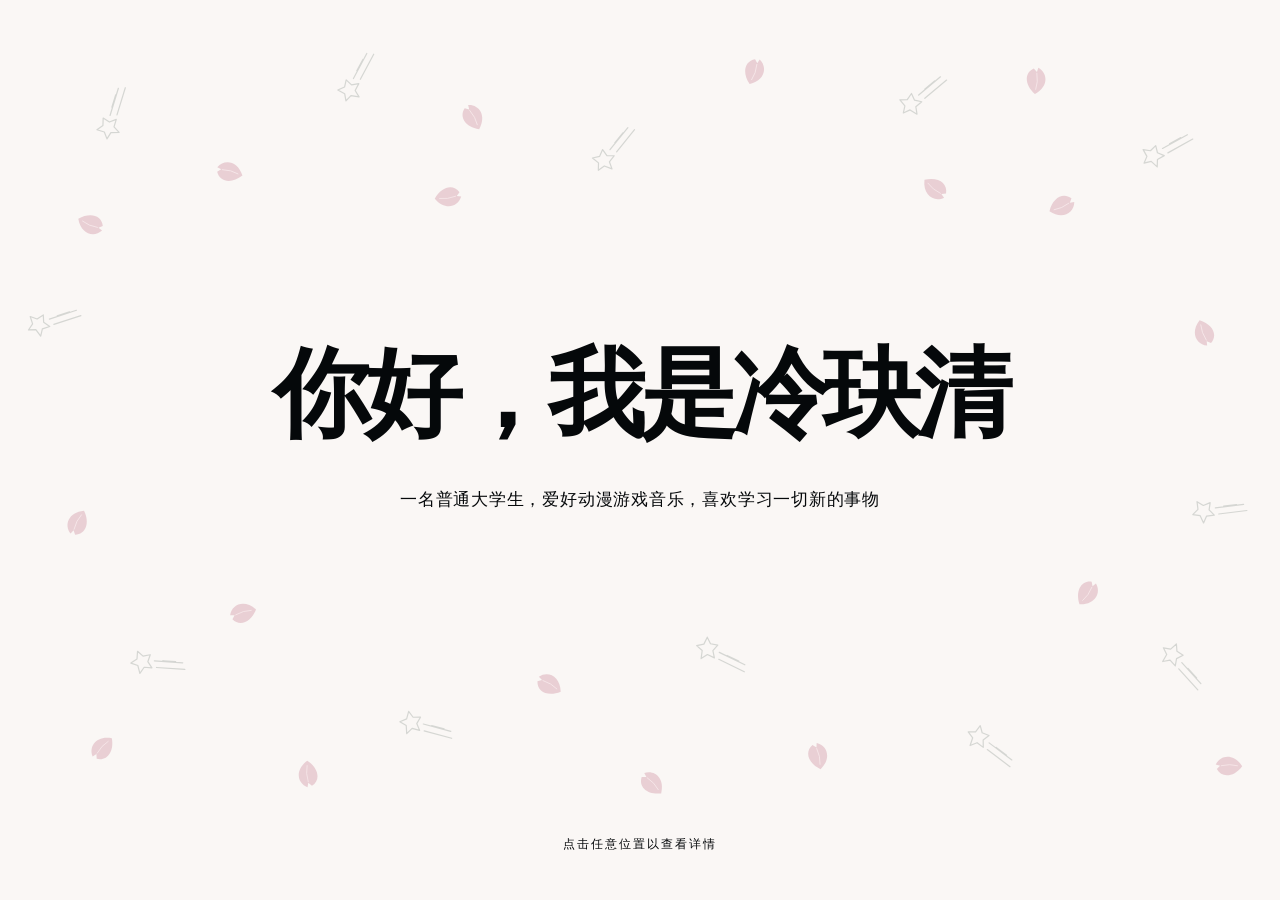
==== index.html @ 9bac6e43 "Add files via upload" ====
<!doctype html>
<html lang="zh-CN">
<head>
  <meta charset="utf-8">
  <meta name="viewport" content="width=device-width, initial-scale=1">
  <meta name="description" content="个人主页：关于我、个人兴趣与联系方式。">
  <title>冷玦清 · 个人主页</title>
  <style>
    :root{--accent:#346b52;--bg:#f6f5ef;--surface:#fffef9;--text:#242a24;--muted:#6d746c;--line:#dedfd5;--size:16px;--width:1080px}
    *{box-sizing:border-box}html{scroll-behavior:smooth;scroll-padding-top:30px}body{margin:0;background:var(--bg);color:var(--text);font:var(--size)/1.75 system-ui,-apple-system,"Segoe UI","Microsoft YaHei",sans-serif}a{color:inherit;text-decoration:none}button,input,textarea,select{font:inherit}button,a,input,textarea,select{outline-offset:5px}a:focus-visible,button:focus-visible{outline:3px solid var(--accent)}button{cursor:pointer}button:disabled{cursor:default}.wrap{max-width:var(--width);padding:0 40px;margin:auto}header{display:flex;align-items:center;justify-content:space-between;padding:30px 0;border-bottom:1px solid var(--line);gap:20px}.brand{font-weight:750;letter-spacing:-.04em;font-size:1.3em}.brand span{color:var(--accent)}nav{display:flex;gap:26px;font-size:.875em;color:var(--muted)}nav a:hover{color:var(--accent)}.hero{display:grid;grid-template-columns:1.6fr 1fr;gap:70px;align-items:center;padding:100px 0 94px}.eyebrow{color:var(--accent);font-size:.75em;letter-spacing:.12em;font-weight:700;text-transform:uppercase;display:flex;align-items:center;gap:9px}.dot{width:7px;height:7px;border-radius:50%;background:var(--accent)}h1{font-size:clamp(2.6em,6vw,4.6em);line-height:1.16;letter-spacing:-.065em;margin:22px 0 24px;font-weight:750;overflow-wrap:anywhere}h1 span{color:var(--accent)}.intro{max-width:34em;color:var(--muted);white-space:pre-line;margin:0;font-size:1.05em}.actions{display:flex;gap:12px;flex-wrap:wrap;margin-top:30px}.button{display:inline-flex;align-items:center;gap:16px;border:1px solid var(--line);border-radius:8px;padding:11px 20px;font-size:.875em;background:var(--surface);font-weight:600}.button.primary{background:var(--button,var(--accent));border-color:var(--button,var(--accent));color:white}.button:hover{transform:translateY(-2px)}.button[aria-disabled=true]{opacity:.55;transform:none;cursor:default}.portrait{position:relative;border:1px solid var(--line);border-radius:18px;padding:35px 30px;background:var(--surface);overflow:hidden}.portrait:before{content:"";position:absolute;width:210px;height:210px;right:-95px;top:-95px;border:35px solid var(--accent);opacity:.08;border-radius:50%}.avatar{display:grid;place-items:center;background:var(--bg);color:var(--accent);width:90px;height:90px;border:1px solid var(--line);border-radius:50%;font-size:2.1em;font-weight:650;margin:6px 0 27px}.portrait h2{font-size:1.3em;letter-spacing:-.02em;margin:0 0 5px;overflow-wrap:anywhere}.portrait p{margin:0;color:var(--muted);font-size:.875em;white-space:pre-line}.card-bottom{border-top:1px solid var(--line);margin-top:25px;padding-top:18px;display:flex;justify-content:space-between;color:var(--muted);font-size:.75em;gap:12px}.section{padding:45px 0 52px;border-top:1px solid var(--line)}.section-heading{display:flex;justify-content:space-between;align-items:baseline;gap:20px;margin-bottom:25px}h2{font-size:1.65em;letter-spacing:-.03em;margin:0}.section-heading>span{color:var(--muted);font-size:.75em;letter-spacing:.1em}.about-copy{color:var(--muted);max-width:740px;white-space:pre-line;margin:0}.interests{display:grid;grid-template-columns:repeat(3,1fr);gap:16px}.interest{border:1px solid var(--line);border-radius:12px;padding:25px;background:var(--surface)}.interest .number{font-size:.75em;color:var(--accent);letter-spacing:.12em}.interest h3{margin:18px 0 8px;font-size:1.12em;overflow-wrap:anywhere}.interest p{font-size:.875em;color:var(--muted);margin:0;white-space:pre-line;overflow-wrap:anywhere}.contact{display:grid;grid-template-columns:1fr 1fr;gap:16px}.contact-item{background:var(--surface);border:1px solid var(--line);padding:24px;border-radius:12px;display:flex;gap:16px;align-items:center}.contact-icon{height:44px;width:44px;display:grid;place-items:center;background:var(--bg);color:var(--accent);border-radius:50%;flex-shrink:0}.contact-item small{display:block;color:var(--muted);font-size:.75em}.contact-item strong{font-size:.95em;display:block;overflow-wrap:anywhere}.contact-item[href]:hover{border-color:var(--accent)}.contact-item>div:last-child{min-width:0}footer{border-top:1px solid var(--line);display:flex;justify-content:space-between;gap:20px;padding:25px 0 90px;color:var(--muted);font-size:.75em}.edit-toggle{position:fixed;bottom:24px;right:24px;z-index:5;border:1px solid var(--line);background:var(--surface);color:var(--text);box-shadow:0 5px 22px #00000012;border-radius:40px;padding:10px 18px;font-size:14px}.overlay{position:fixed;inset:0;background:#0005;z-index:9}.drawer{position:fixed;right:0;top:0;bottom:0;width:min(440px,100%);background:var(--surface);z-index:10;box-shadow:-10px 0 40px #0002;overflow:auto;padding:26px;font-size:14px;color:var(--text)}[hidden]{display:none!important}.drawer-top{display:flex;align-items:center;justify-content:space-between}.drawer h2{font-size:23px}.close{border:0;background:var(--bg);color:var(--text);border-radius:50%;width:36px;height:36px;font-size:23px}.hint{color:var(--muted);font-size:13px;margin:12px 0 20px}.drawer label{display:block;margin:14px 0 5px;font-weight:600}.drawer input:not([type=range]),.drawer textarea,.drawer select{display:block;width:100%;border:1px solid var(--line);border-radius:7px;background:var(--bg);color:var(--text);padding:9px 11px}.drawer textarea{resize:vertical;min-height:80px}.drawer fieldset{border:0;border-top:1px solid var(--line);padding:15px 0 0;margin:24px 0 0}.drawer legend{font-weight:700;font-size:16px;padding-right:10px}.drawer input[type=range]{width:100%;accent-color:var(--accent)}.drawer .button{width:100%;justify-content:center;margin-top:10px}.swatches{display:flex;gap:10px;margin-top:8px}.swatch{width:32px;height:32px;border-radius:50%;border:3px solid var(--surface);box-shadow:0 0 0 1px var(--line)}.swatch[aria-pressed=true]{box-shadow:0 0 0 2px var(--text)}.status{min-height:24px;font-size:13px;color:var(--accent);margin:12px 0 0}.validation{color:#ad4132;font-size:12px;min-height:20px;margin:3px 0}.empty{color:var(--muted);font-size:.9em}
    @media(max-width:760px){.wrap{padding:0 24px}header{padding:22px 0}nav{gap:17px}.hero{grid-template-columns:1fr;gap:35px;padding:55px 0}.portrait{max-width:none;display:none}.interests{grid-template-columns:1fr}.interest{padding:22px}.interest h3{margin-top:10px}.contact{grid-template-columns:1fr}.section{padding:32px 0 38px}.section-heading>span{font-size:.65em}footer{flex-direction:column;gap:5px}.edit-toggle{bottom:16px;right:16px}}
    @media(prefers-reduced-motion:reduce){html{scroll-behavior:auto}.button:hover{transform:none}}
    /* Opening view: Chinese above, inverse English revealed by a moving brush. */
    body[data-view="intro"]{overflow:hidden;background:#faf7f5}
    body[data-view="intro"]>.wrap,body[data-view="intro"]>.edit-toggle{display:none}
    body[data-view="details"]>.opening{display:none}
    body[data-view="details"]>.wrap{animation:detail-arrive .45s ease-out both}
    @keyframes detail-arrive{from{opacity:0;transform:translateY(14px)}to{opacity:1;transform:translateY(0)}}
    .opening{position:fixed;inset:0;overflow:hidden;background:#faf7f5;color:#05080a;cursor:pointer;touch-action:none;user-select:none;-webkit-user-select:none}
    .opening:focus-visible{outline:2px solid #05080a;outline-offset:-10px}
    .opening-layer{position:absolute;inset:0;display:grid;place-items:center;padding:48px}
    .opening-copy{width:100%;text-align:center;transform:translateY(-3vh)}
    .opening-title{font-size:clamp(40px,7.6vw,122px);font-weight:800;line-height:1.3;letter-spacing:-.055em;margin:0 0 26px;white-space:nowrap}
    .opening-title span{color:inherit}
    .opening-subtitle{font-size:clamp(12px,1.35vw,19px);letter-spacing:.045em;line-height:1.8;margin:0;font-weight:400}
    .opening-inverse{background:#05080a;color:#faf7f5;clip-path:url(#opening-mask);pointer-events:none}
    .opening-inverse .opening-title{font-size:clamp(31px,5.7vw,92px);letter-spacing:-.05em}
    .opening-inverse .opening-subtitle{font-size:clamp(12px,1.15vw,17px);letter-spacing:.01em}
    .opening-hint{position:absolute;left:20px;right:20px;bottom:max(45px,env(safe-area-inset-bottom));font-size:12px;letter-spacing:.16em;text-align:center;margin:0;animation:hint-breathe 2.6s ease-in-out infinite}
    .opening-inverse .opening-hint{font-size:11px;letter-spacing:.12em}
    .opening-mask-defs{position:absolute;width:0;height:0;pointer-events:none}
    @keyframes hint-breathe{0%,100%{opacity:.75}50%{opacity:.18}}
    .return-opening{border:0;background:transparent;color:var(--muted);padding:0;font-size:inherit;white-space:nowrap}
    .return-opening:hover{color:var(--accent)}
    @media(max-width:760px){.opening-layer{padding:24px}.opening-title{font-size:clamp(34px,8vw,60px);letter-spacing:-.065em;margin-bottom:22px}.opening-subtitle{font-size:13px;max-width:30em;margin:auto;letter-spacing:0;text-wrap:balance}.opening-inverse .opening-title{font-size:clamp(25px,6vw,45px)}.opening-inverse .opening-subtitle{font-size:12px;max-width:27em;text-wrap:balance}.opening-hint{bottom:max(40px,env(safe-area-inset-bottom));font-size:11px;letter-spacing:.1em}header{flex-wrap:wrap}nav{gap:18px}}
    @media(prefers-reduced-motion:reduce){.opening-hint{animation:none;opacity:.65}body[data-view="details"]>.wrap{animation:none}}
    .jue-layout{max-width:none;padding:28px 24px 72px;min-height:100svh;display:grid;place-content:center;justify-items:center}
    .jue-shell{position:relative;width:min(880px,calc(100vw - 48px),calc(100svh - 100px));aspect-ratio:1;container-type:inline-size}
    .jue-art{width:100%;height:100%;display:block;filter:drop-shadow(0 14px 22px #25443813);pointer-events:none}
    .jue-content{position:absolute;left:48%;top:49.5%;transform:translate(-50%,-50%);width:48%;max-height:59%;overflow:auto;text-align:center;scrollbar-width:thin;padding:4px 0;color:var(--text)}
    .jue-kicker{font-size:clamp(8px,1.5cqw,12px);color:var(--accent);letter-spacing:.2em;margin:0 0 8px;text-transform:uppercase}
    .jue-name{font-size:clamp(24px,6cqw,48px);font-weight:650;letter-spacing:.12em;line-height:1.2;margin:0 0 12px;padding-left:.12em}
    .jue-bio{font-size:clamp(11px,1.85cqw,15px);line-height:1.85;margin:0 auto 12px;color:var(--muted);white-space:pre-line;max-width:26em;text-wrap:balance}
    .jue-content .interests{display:flex;flex-wrap:wrap;justify-content:center;gap:6px;margin-bottom:14px}
    .jue-content .interest{padding:3px 11px;border:1px solid var(--line);border-radius:30px;background:transparent}
    .jue-content .interest h3{font-size:clamp(10px,1.6cqw,13px);font-weight:400;line-height:1.5;margin:0}
    .jue-content .interest .number,.jue-content .interest p{display:none}
    .jue-links{display:grid;gap:7px;justify-items:center;font-size:clamp(10px,1.8cqw,14px);line-height:1.6}
    .jue-links a{border-bottom:1px solid var(--line);padding-bottom:2px;max-width:100%;overflow-wrap:anywhere}
    .jue-links a:hover{color:var(--accent);border-color:var(--accent)}
    .jue-about{font-size:clamp(10px,1.7cqw,13px);color:var(--muted);margin-top:12px}
    .jue-about summary{cursor:pointer;list-style:none}.jue-about summary::after{content:' ＋'}.jue-about[open] summary::after{content:' −'}
    .jue-about p{white-space:pre-line;font-size:inherit;line-height:1.8}
    .jue-return{position:absolute;left:84.5%;top:50%;transform:translate(-50%,-50%);width:15%;aspect-ratio:1;display:flex;flex-direction:column;align-items:center;justify-content:center;gap:4px;background:transparent;border:1px solid var(--line);border-radius:50%;color:var(--text);font-size:clamp(10px,1.65cqw,14px);letter-spacing:.15em;transition:background .2s,border-color .2s}
    .jue-return span:first-child{font-size:clamp(16px,2.6cqw,23px);line-height:1}.jue-return:hover{background:var(--surface);border-color:var(--accent);color:var(--accent)}
    .jue-caption{font-size:10px;letter-spacing:.22em;color:var(--muted);margin:14px 0 0;text-align:center}
    .jue-layout~.edit-toggle{box-shadow:none;background:transparent;border-color:var(--line);font-size:12px}
    .jue-shell{width:min(calc(var(--width) - 200px),calc(100vw - 48px),calc(100svh - 100px))}
    .jue-name{font-size:calc(clamp(24px,6cqw,48px) * var(--font-scale,1))}
    .jue-bio{font-size:calc(clamp(11px,1.85cqw,15px) * var(--font-scale,1))}
    .jue-content .interest h3{font-size:calc(clamp(10px,1.6cqw,13px) * var(--font-scale,1))}
    .jue-links{font-size:calc(clamp(10px,1.8cqw,14px) * var(--font-scale,1))}
    .jue-about{font-size:calc(clamp(10px,1.7cqw,13px) * var(--font-scale,1))}
    @media(max-width:500px){.jue-layout{padding:20px 14px 70px}.jue-shell{width:calc(100vw - 28px)}.jue-content{width:49%;max-height:61%}.jue-kicker{margin-bottom:5px}.jue-name{margin-bottom:8px}.jue-bio{margin-bottom:8px;line-height:1.7}.jue-content .interests{margin-bottom:9px;gap:4px}.jue-content .interest{padding:2px 7px}.jue-links{gap:5px}.jue-about{margin-top:7px}.jue-caption{font-size:9px}.jue-return{width:16%}}
    /* Floating motifs stay in the margins so the introduction remains quiet. */
    .opening-pattern{position:absolute;inset:0;pointer-events:none;overflow:hidden}
    .motif{position:absolute;line-height:0;transform:translate(-50%,-50%);pointer-events:none}
    .motif svg{width:100%;height:100%;transform:rotate(var(--tilt));overflow:visible}
    .meteor{width:clamp(26px,4vw,56px);height:clamp(26px,4vw,56px);color:#637269;opacity:.24}
    .petal{width:clamp(13px,2vw,25px);height:clamp(18px,2.6vw,34px);color:#ce8f9f;opacity:.38;transition:filter .55s ease,opacity .55s ease}
    .opening.is-exiting{pointer-events:none}
    .opening.is-exiting .meteor{animation:meteor-depart .62s cubic-bezier(.55,.03,.8,.5) var(--delay) both}
    .opening.is-exiting .petal{filter:blur(9px);opacity:.06}
    .opening.is-exiting .opening-copy{opacity:0;filter:blur(3px);transition:opacity .45s,filter .45s}
    .opening.is-exiting .opening-hint{animation:none;opacity:0;transition:opacity .25s}
    @keyframes meteor-depart{to{transform:translate(calc(-100vw - 100px),calc(100vh + 100px));opacity:0}}
    .jue-layout{display:block;padding:0;min-height:100svh;max-width:none}
    .jue-hero{min-height:100svh;display:grid;place-content:center;justify-items:center;padding:26px 24px 52px}
    .jue-shell{overflow:clip}
    .jue-art{pointer-events:auto;cursor:pointer;transform-origin:50% 50%;will-change:transform;outline:none}
    .jue-art:focus-visible{outline:none}
    .jue-shell:has(.jue-art:focus-visible)::after{content:'';position:absolute;inset:7%;border:1px dashed var(--accent);border-radius:50%;pointer-events:none}
    .jue-nav{display:flex;flex-wrap:wrap;justify-content:center;gap:7px;margin:4px 0 14px}
    .jue-nav a{border:1px solid var(--line);border-radius:24px;padding:4px 13px;font-size:clamp(10px,1.8cqw,14px);line-height:1.5;transition:border-color .2s,color .2s}
    .jue-nav a:hover{color:var(--accent);border-color:var(--accent)}
    .jue-return{left:83%;top:50%;width:15%;height:18%;aspect-ratio:auto;background:transparent!important;border:0;border-radius:0;isolation:isolate;color:#eff3e7;letter-spacing:.1em;gap:3px}
    .jue-return .jade-fragment{position:absolute;inset:0;width:100%;height:100%;z-index:-1;overflow:visible;filter:drop-shadow(0 4px 5px #243e3825);transition:filter .2s,translate .2s}
    .jue-return:hover{color:white}.jue-return:hover .jade-fragment{filter:brightness(1.1) drop-shadow(0 6px 8px #243e382e);translate:3px 0}
    .jue-return span:first-of-type{font-size:clamp(14px,2.5cqw,22px);line-height:1}
    .jue-return:disabled{cursor:wait}
    .detail-content{max-width:min(var(--width),1040px);padding:0 40px;margin:auto}
    .detail-section{border-top:1px solid var(--line);padding:64px 0 74px;scroll-margin-top:35px}
    .detail-section-head{display:flex;align-items:baseline;justify-content:space-between;gap:16px;margin-bottom:28px}
    .detail-section-head h2{font-size:1.8em;font-weight:550;letter-spacing:.05em}
    .detail-section-head small{color:var(--muted);font-size:.7em;letter-spacing:.15em}
    .detail-section .interest{background:transparent;border:0;border-left:1px solid var(--line);border-radius:0;padding:12px 24px}
    .detail-section .interest h3{font-weight:500;letter-spacing:.08em}
    .detail-section .interest p{margin-top:12px}
    .detail-items{display:grid;grid-template-columns:repeat(2,minmax(0,1fr));gap:18px}
    .detail-card{padding:28px;border:1px solid var(--line);border-radius:14px;background:var(--surface)}
    .detail-card h3{font-weight:550;margin:0 0 12px;font-size:1.1em}
    .detail-card p{color:var(--muted);font-size:.875em;margin:0;white-space:pre-line;overflow-wrap:anywhere}
    .detail-card a{display:inline-block;font-size:.8em;color:var(--accent);margin-top:20px}
    .section-note{color:var(--muted);line-height:1.9;font-size:.9em;margin:0}
    .detail-footer{padding:26px 0 100px;font-size:.75em}
    body.is-transitioning{overflow:hidden}
    @media(max-width:500px){.jue-hero{padding:20px 14px 50px}.jue-nav{gap:4px;margin-bottom:10px}.jue-nav a{padding:3px 9px}.detail-content{padding:0 24px}.detail-section{padding:40px 0 48px}.detail-items{grid-template-columns:1fr}.detail-section .interests{grid-template-columns:1fr}.detail-section .interest{padding:10px 20px}.detail-card{padding:23px}.jue-return{width:15%;height:18%}}
    @media(prefers-reduced-motion:reduce){.opening.is-exiting .meteor{animation:none}.opening.is-exiting .petal{filter:none}.opening.is-exiting .opening-copy,.opening.is-exiting .opening-hint{transition:none}.jue-return .jade-fragment{transition:none}}
    /* Bronze inscriptions and paper tones continue through the entire scroll. */
    :root{--bronze:#967044;--bronze-line:#9b815f;--paper-glass:#fffdf5c9}
    .jue-layout{position:relative;isolation:isolate;background:radial-gradient(ellipse at 8% 18%,#73836b12,transparent 45%),radial-gradient(ellipse at 92% 70%,#ac784e10,transparent 48%)}
    .bronze-pattern{position:absolute;inset:0;z-index:-1;pointer-events:none;overflow:hidden;color:var(--bronze-line);opacity:.13}
    .bronze-pattern svg{width:100%;height:100%;display:block}
    .detail-content{width:100%;padding-bottom:12px}
    .detail-section{border-color:color-mix(in srgb,var(--bronze) 25%,transparent)}
    .detail-section-head small{color:var(--bronze);letter-spacing:.2em}
    .skill-letter-grid{display:grid;grid-template-columns:repeat(4,minmax(0,1fr));gap:16px;margin:12px 0 44px}
    .skill-letter{padding:22px 12px 20px;text-align:center;border-bottom:1px solid color-mix(in srgb,var(--bronze) 24%,transparent);min-width:0;background:var(--paper-glass)}
    .skill-word{display:inline-block;max-width:100%;font:650 clamp(30px,3.6vw,46px)/1.35 "Segoe UI",Arial,sans-serif;letter-spacing:-.025em;color:transparent;-webkit-text-stroke:1px var(--bronze);background:linear-gradient(90deg,var(--bronze) 0%,var(--bronze) var(--progress),transparent var(--progress),transparent 100%);background-clip:text;-webkit-background-clip:text;overflow-wrap:anywhere}
    .skill-percent{display:block;margin-top:10px;font-size:12px;letter-spacing:.13em;color:var(--bronze);font-variant-numeric:tabular-nums}
    .learning-grid{display:grid;grid-template-columns:1fr 1fr;gap:22px}
    .learning-panel{position:relative;padding:30px 32px;border:1px solid color-mix(in srgb,var(--bronze) 26%,transparent);background:var(--paper-glass);border-radius:2px}
    .learning-panel::before,.learning-panel::after{content:'';position:absolute;width:9px;height:9px;border:1px solid var(--bronze-line);opacity:.5}
    .learning-panel::before{left:7px;top:7px;border-right:0;border-bottom:0}.learning-panel::after{right:7px;bottom:7px;border-left:0;border-top:0}
    .panel-kicker{font-size:9px;color:var(--bronze);letter-spacing:.21em;margin:0 0 10px}
    .learning-panel h3{font-family:"Songti SC","SimSun",serif;font-size:20px;font-weight:500;letter-spacing:.1em;line-height:1.5;margin:0 0 20px}
    .learning-tags{display:flex;gap:10px;flex-wrap:wrap}.learning-tags span{padding:4px 14px;border:1px solid color-mix(in srgb,var(--bronze) 40%,transparent);color:var(--bronze);font-size:14px}
    .panel-note{font-size:13px;color:var(--muted);margin:20px 0 0}.practice-panel .panel-note{margin:0 0 21px}
    .practice-button{display:inline-flex;gap:36px;align-items:center;padding:9px 20px;border:1px solid var(--bronze);color:var(--bronze);font-size:14px;transition:background .2s,color .2s}
    .practice-button:hover{background:var(--bronze);color:var(--bg)}.practice-button:focus-visible{outline-color:var(--bronze)}
    .practice-action{display:flex;align-items:center;gap:17px;flex-wrap:wrap}
    .practice-avatar{flex:none;width:62px;height:62px;display:block;filter:drop-shadow(0 3px 5px #346b5212)}
    .practice-hint{font-size:11px;color:var(--muted);margin:12px 0 0;max-width:30em}
    .detail-card{background:var(--paper-glass);border-color:color-mix(in srgb,var(--bronze) 25%,transparent);border-radius:2px}
    .detail-section .interest{background:var(--paper-glass);border-color:var(--bronze-line)}
    @media(max-width:760px){.skill-letter-grid{grid-template-columns:repeat(2,minmax(0,1fr));gap:14px}.skill-word{font-size:38px}.learning-panel{padding:25px 24px}.learning-panel h3{font-size:18px}}
    @media(max-width:540px){.learning-grid{grid-template-columns:1fr}.skill-letter-grid{margin-bottom:28px}.skill-letter{padding:15px 8px}.skill-word{font-size:34px}}
    @media(forced-colors:active){.skill-word{color:CanvasText;background:none;-webkit-text-stroke:0}}
/* A mounted handscroll: cinnabar rollers, blue-green silk ends. */
:root{--scroll-red:#873c38;--scroll-cyan:#527d78;--rail-width:178px}
.bronze-pattern{opacity:.19}
body[data-view="details"]>.wrap{animation:none}
body[data-view="details"].is-entering>.wrap{animation:scroll-unroll .64s cubic-bezier(.22,.65,.25,1) both;pointer-events:none}
body[data-view="details"].is-entering>.scroll-frame{animation:scroll-roll-open .64s cubic-bezier(.22,.65,.25,1) both}
body[data-view="details"].is-entering>.opening{display:block;z-index:6;pointer-events:none;animation:opening-fade-out .44s ease-out both}
body.is-entering>.edit-toggle{visibility:hidden}
@keyframes scroll-unroll{from{clip-path:inset(0 calc(50% - 20px));opacity:0}35%{opacity:.65}to{clip-path:inset(0 0);opacity:1}}
@keyframes scroll-roll-open{from{left:calc(50% - 20px);right:calc(50% - 20px);opacity:0}15%{opacity:1}to{left:0;right:0;opacity:1}}
@keyframes opening-fade-out{from{opacity:1}to{opacity:0}}
body.is-returning{overflow:hidden}
body.is-returning .jue-hero,body.is-returning .detail-content,body.is-returning .side-rail,body.is-returning>.edit-toggle{animation:return-blur .52s ease-in both;pointer-events:none}
body[data-view="details"].is-returning>.opening{display:block;z-index:6;pointer-events:none;animation:return-reveal .34s ease-out .18s both}
@keyframes return-blur{from{filter:blur(0);opacity:1}to{filter:blur(18px);opacity:0}}
@keyframes return-reveal{from{filter:blur(6px);opacity:0}to{filter:blur(0);opacity:1}}
body.is-returning>.scroll-frame{animation:scroll-frame-fade .52s ease-in both}
@keyframes scroll-frame-fade{from{opacity:1}to{opacity:0}}
.scroll-frame{display:none;position:fixed;inset:0;z-index:7;pointer-events:none;border-block:10px solid var(--scroll-cyan)}
body[data-view="details"]>.scroll-frame{display:block}
.scroll-frame::before,.scroll-frame::after{content:'';position:absolute;top:-7px;bottom:-7px;width:15px;border-radius:9px;background:linear-gradient(90deg,#5c2727,#ab5a4f 38%,#76332f 75%,#4d2928);box-shadow:2px 0 8px #452a2822}
.scroll-frame::before{left:10px}.scroll-frame::after{right:10px}
.scroll-end{position:absolute;width:25px;height:9px;border-radius:3px;background:#355c57;box-shadow:0 1px 2px #172f2a44}
.scroll-end.tl{left:5px;top:-7px}.scroll-end.tr{right:5px;top:-7px}.scroll-end.bl{left:5px;bottom:-7px}.scroll-end.br{right:5px;bottom:-7px}
.side-pavilion{position:relative}.side-rail{position:fixed;z-index:3;width:var(--rail-width);color:var(--muted);text-align:center}
.left-rail{left:36px;top:50%;transform:translateY(-50%)}.right-rail{right:36px;top:38px;bottom:40px;display:flex;flex-direction:column}
.rail-seal{display:inline-block;color:var(--scroll-red);font:18px/1.2 "SimSun",serif;letter-spacing:.25em;border:1px solid #873c3866;padding:7px 5px 7px 9px;margin:0 0 15px}
.frog-button{position:relative;display:block;width:100%;aspect-ratio:1;overflow:visible;border:0;padding:0;background:transparent;color:inherit;border-radius:12px;touch-action:manipulation;-webkit-tap-highlight-color:transparent}
.frog-button:focus-visible{outline:1px solid var(--bronze);outline-offset:4px}
.frog-stage{display:block;width:100%;height:100%;overflow:visible}
.frog-caption{font:11px/1.7 "SimSun",serif;letter-spacing:.08em;margin:8px 0 0;color:var(--muted)}
.frog-hint{font-size:10px;letter-spacing:.04em;margin:4px 0 0;opacity:.7}
.left-rail .frog-figure{transform-origin:100px 132px;animation:taichi-sway 4.5s ease-in-out infinite}
.left-rail .frog-arm-left{transform-origin:69px 105px;animation:taichi-arm 4.5s ease-in-out infinite alternate}
.left-rail .frog-arm-right{transform-origin:131px 105px;animation:taichi-arm 4.5s ease-in-out infinite alternate-reverse}
.qipao,.frog-buns{display:none}.left-rail.is-ringing .qipao,.left-rail.is-ringing .frog-buns{display:block}
.left-rail.is-ringing .frog-figure{animation:frog-hop .37s ease-in-out infinite}.left-rail.is-ringing .frog-arm-left,.left-rail.is-ringing .frog-arm-right{animation:none}
.beijing-panel{padding:10px 0 17px;border-bottom:1px solid #96704433;background:var(--paper-glass)}
.beijing-label{font-size:10px;letter-spacing:.14em;margin:0;color:var(--bronze)}
.beijing-clock{display:block;font:500 24px/1.4 "Segoe UI",sans-serif;letter-spacing:.035em;color:var(--text);font-variant-numeric:tabular-nums;margin:7px 0 3px}
.beijing-date{display:block;font-size:10px;letter-spacing:.03em;margin-bottom:11px}
.weather-row{display:flex;align-items:baseline;justify-content:space-between;gap:3px;font-size:10px;margin:5px 0;padding-inline:5px;line-height:1.5}.weather-row span:last-child{font-size:10px;color:var(--bronze)}
.weather-source{display:inline-block;font-size:8px;opacity:.65;margin-top:5px}
.daily-frog-wrap{margin:auto 0;position:relative}.daily-frog-wrap .frog-button{margin-top:15px}
.frog-scene .prop{display:none}.frog-scene[data-activity="sleep"] .bed-prop,.frog-scene[data-activity="meal"] .meal-prop,.frog-scene[data-activity="study"] .study-prop,.frog-scene[data-activity="computer"] .computer-prop,.frog-scene[data-activity="game"] .game-prop{display:block}
.frog-scene[data-activity="sleep"] .frog-figure{transform:translate(188px,25px) rotate(82deg) scale(.68);transform-origin:0 0}
.frog-scene[data-activity="sleep"] .frog-eyes{display:none}.frog-closed-eyes{display:none}.frog-scene[data-activity="sleep"] .frog-closed-eyes{display:block}
.frog-scene[data-activity="sleep"] .frog-figure{animation:sleep-breathe 3.3s ease-in-out infinite}
.frog-back-detail{display:none}
.frog-scene.is-back-facing .frog-front-detail,.frog-scene.is-back-facing .frog-eyes,.frog-scene.is-back-facing .frog-closed-eyes{display:none}
.frog-scene.is-back-facing .frog-back-detail{display:block}
.frog-scene[data-activity="meal"] .frog-figure,.frog-scene[data-activity="study"] .frog-figure,.frog-scene[data-activity="computer"] .frog-figure{transform:translate(0,-8px) scale(.93);transform-origin:100px 155px}
.frog-scene[data-activity="game"] .frog-arm-left{transform:rotate(-16deg);transform-origin:69px 105px}.frog-scene[data-activity="game"] .frog-arm-right{transform:rotate(16deg);transform-origin:131px 105px}
.frog-scene[data-activity="game"] .frog-arm-left,.frog-scene[data-activity="game"] .frog-arm-right{display:none}
.frog-writing-arm,.frog-laugh-figure{display:none}
.frog-scene[data-activity="study"] .frog-arm-right{display:none}
.frog-scene[data-activity="study"] .frog-writing-arm{display:block;transform-origin:144px 97px;animation:write-notes 1.2s ease-in-out infinite}
.frog-button.is-turning .frog-figure{animation:sleep-turn 1.1s ease-in-out both}
.frog-button.is-laughing .frog-figure,.frog-button.is-laughing .prop{display:none}
.frog-button.is-laughing .frog-laugh-figure{display:block;animation:frog-laugh .42s ease-in-out infinite;transform-origin:100px 175px}
.frog-button.is-laughing .frog-laugh-figure.is-sprite{animation:none}
.frog-button.is-laughing .naiwa-laugh-sheet{animation:naiwa-laugh-frames .84s steps(6,end) infinite}
@keyframes naiwa-laugh-frames{from{transform:translateX(0)}to{transform:translateX(-1152px)}}
.frog-laugh-video{display:none;position:absolute;inset:0;width:100%;height:100%;object-fit:contain;background:#fffef6;border-radius:50%;pointer-events:none;mix-blend-mode:multiply}
.frog-button.is-laughing .frog-laugh-video{display:none}.frog-button.is-laughing.video-ready .frog-stage{opacity:1}
.frog-adam-figure{display:none}
.side-pavilion.is-adam .left-rail{top:38%}
.side-pavilion.is-adam .frog-figure,.side-pavilion.is-adam #daily-frog .prop,.side-pavilion.is-adam .frog-laugh-figure{display:none}
.side-pavilion.is-adam .frog-adam-figure{display:block;animation:adam-pose-arrive .3s ease-out both}
.side-pavilion.is-adam .frog-stage{animation:none;opacity:1}
.side-pavilion.is-adam #daily-frog .frog-stage{opacity:1}
.side-pavilion.is-adam .frog-laugh-video{opacity:0}
.side-pavilion.is-adam .left-rail .adam-reaching-arm{transform-origin:129px 92px;animation:adam-left-reach .6s cubic-bezier(.2,.7,.2,1) both}
.side-pavilion.is-adam #daily-frog .adam-reaching-arm{transform-origin:71px 92px;animation:adam-right-reach .6s cubic-bezier(.2,.7,.2,1) both}
@keyframes adam-pose-arrive{from{opacity:0}to{opacity:1}}
@keyframes adam-left-reach{from{transform:rotate(-16deg) scale(.82)}to{transform:rotate(0) scale(1)}}
@keyframes adam-right-reach{from{transform:rotate(-20deg) scale(.82)}to{transform:rotate(0) scale(1)}}
.frog-audio-status{position:absolute;left:0;right:0;top:-6px;font-size:11px;color:var(--scroll-red)}
.note-status{font-size:11px;color:var(--bronze);letter-spacing:.22em;margin:10px 0 0;min-height:20px;text-align:center}
.jade-scale{cursor:pointer;touch-action:manipulation;outline:none}.jade-scale .scale-hit{fill:transparent;stroke:none}.jade-scale:focus .scale-hit,.jade-scale.is-playing .scale-hit{fill:#f2df7940;stroke:#d7c185;stroke-width:1.5}
.jade-scale.is-playing .scale-carving{stroke:#fff8b8;stroke-opacity:1;filter:drop-shadow(0 0 5px #f7e498)}
.jue-about summary{display:inline-block;max-width:100%}
.jue-content{pointer-events:none}.jue-content a,.jue-content summary,.jue-about p{pointer-events:auto}
.interest-gallery{display:grid;grid-template-columns:repeat(4,minmax(0,1fr));gap:12px;align-items:stretch}
.interest-poster{position:relative;min-width:0;aspect-ratio:1/2;overflow:hidden;background:linear-gradient(135deg,#eee5d0,#d7d1bb);border:1px solid #96704438;border-radius:2px;color:white;isolation:isolate}
.interest-poster img{width:100%;height:100%;display:block;object-fit:cover;transition:transform .5s ease;position:absolute;inset:0}.interest-poster:hover img{transform:scale(1.035)}
.interest-poster[data-art="music"] img{object-position:72% center}.interest-poster[data-art="game"] img{object-position:52% center}
.interest-poster::after{content:'';position:absolute;inset:50% 0 0;background:linear-gradient(transparent,#161d20d9);z-index:1;pointer-events:none}
.poster-caption{position:absolute;left:14px;right:10px;bottom:16px;z-index:2;line-height:1.6}.poster-category{font:22px/1.4 "SimSun",serif;letter-spacing:.12em;display:block}.poster-title{display:block;font-size:10px;margin-top:6px;letter-spacing:.015em}.poster-source{display:block;font-size:9px;opacity:.7;margin-top:4px;text-decoration:underline}
.interest-stack{display:grid;grid-template-rows:1fr 1fr;gap:12px;min-width:0}.interest-stack .interest-poster{aspect-ratio:1;min-height:0}.interest-stack .poster-category{font-size:18px}.interest-stack .poster-caption{left:12px;bottom:12px}.interest-stack .poster-title{margin-top:3px}
.interest-placeholder{position:absolute;inset:0;display:grid;place-content:center;justify-items:center;padding:20px;text-align:center;color:var(--bronze);font-family:"SimSun",serif;gap:12px}
.interest-placeholder svg{width:78%;max-width:140px;opacity:.7}.interest-placeholder small{font:11px/1.6 system-ui,sans-serif;color:var(--muted);max-width:15em}.interest-placeholder+.poster-caption{color:var(--text)}
.interest-poster.is-placeholder::after{background:linear-gradient(transparent,#f1e8d7ed)}
.stage-art{display:block;width:100%;height:100%;position:absolute;inset:0}
.interest-attribution{font-size:10px;line-height:1.8;color:var(--muted);margin:15px 0 0}.interest-attribution a{text-decoration:underline;text-underline-offset:3px}
.sound-toggle{font-size:11px;color:var(--bronze);border:1px solid #96704444;background:var(--paper-glass);padding:4px 9px;margin-top:16px}.sr-only{position:absolute;width:1px;height:1px;padding:0;margin:-1px;overflow:hidden;clip:rect(0,0,0,0);white-space:nowrap;border:0}
#project-list>.detail-card:only-child{grid-column:1/-1}
.asset-field{border-top:1px dashed var(--line);padding-top:8px;margin-top:12px}.asset-field input[type=file]{font-size:12px}.drawer .asset-hint{font-size:11px;line-height:1.6;color:var(--muted);margin:6px 0}
@keyframes taichi-sway{0%,100%{transform:rotate(-4deg) translateX(-3px)}50%{transform:rotate(4deg) translateX(3px)}}
@keyframes taichi-arm{from{transform:rotate(-23deg)}to{transform:rotate(25deg)}}
@keyframes frog-hop{0%,100%{transform:translateY(0) scale(1.02,.98)}50%{transform:translateY(-14px) scale(.98,1.02)}}
@keyframes frog-laugh{0%,100%{transform:translateY(0)}50%{transform:translateY(-7px)}}
@keyframes write-notes{0%,100%{transform:rotate(-2deg)}50%{transform:rotate(3deg)}}
@keyframes sleep-breathe{0%,100%{transform:translate(188px,25px) rotate(82deg) scale(.68)}50%{transform:translate(188px,24px) rotate(82deg) scale(.69,.68)}}
@keyframes sleep-turn{0%,100%{transform:translate(188px,25px) rotate(82deg) scale(.68)}50%{transform:translate(188px,25px) rotate(82deg) scale(.68) translate(100px,100px) rotateY(90deg) translate(-100px,-100px)}}
@media(min-width:1101px){.detail-content{max-width:min(var(--width),calc(100vw - 440px))}.jue-shell{width:min(740px,calc(100vw - 450px),calc(100svh - 130px))}}
@media(max-width:1100px){.side-pavilion{display:grid;grid-template-columns:minmax(0,1fr) minmax(0,1fr);gap:28px;width:100%;max-width:720px;padding:16px 42px 50px;margin:auto}.side-rail{position:relative;inset:auto;width:auto;transform:none}.left-rail{display:flex;flex-direction:column;align-items:center;justify-content:center}.left-rail .frog-button,.daily-frog-wrap .frog-button{max-width:180px;margin-inline:auto}.right-rail{display:flex}.beijing-panel{max-width:250px;margin-inline:auto;width:100%}.daily-frog-wrap{margin-top:12px}.frog-caption{max-width:200px}.detail-content{padding-inline:48px}}
@media(max-width:600px){.scroll-frame{border-block-width:7px}.scroll-frame::before{left:5px;width:9px}.scroll-frame::after{right:5px;width:9px}.scroll-end{width:17px;height:7px}.scroll-end.tl,.scroll-end.bl{left:1px}.scroll-end.tr,.scroll-end.br{right:1px}.side-pavilion{gap:14px;padding:16px 27px 40px}.side-rail .frog-button{max-width:145px}.rail-seal{font-size:15px}.beijing-clock{font-size:20px}.beijing-date{font-size:9px}.weather-row{display:block;font-size:9px;line-height:1.7;padding:0}.weather-row span:last-child{margin-left:5px;font-size:9px}.detail-content{padding-inline:28px}.interest-gallery{grid-template-columns:repeat(2,minmax(0,1fr));gap:10px}.interest-stack{gap:10px}.poster-category{font-size:20px}.poster-caption{left:10px;right:7px;bottom:12px}.poster-title{font-size:9px}.interest-stack .poster-category{font-size:16px}.interest-stack .poster-title{font-size:8px}.edit-toggle{bottom:18px;right:23px}.jue-hero{padding-inline:25px}.jue-shell{width:calc(100vw - 50px)}}
@media(max-width:1100px){.side-pavilion.is-adam .left-rail{top:auto}.side-pavilion.is-adam .left-rail .frog-stage{transform:translateY(-16px)}.side-pavilion.is-adam #daily-frog .frog-stage{transform:translateY(16px)}}
@media(prefers-reduced-motion:reduce){.frog-figure,.frog-arm-left,.frog-arm-right,.frog-stage,.frog-laugh-figure,.frog-writing-arm{animation:none!important}.interest-poster img{transition:none}}
@media(prefers-reduced-motion:reduce){.naiwa-laugh-sheet{animation:none!important}}
@media(prefers-reduced-motion:reduce){.frog-adam-figure,.adam-reaching-arm{animation:none!important}}
@media(prefers-reduced-motion:reduce){body[data-view="details"].is-entering>.wrap,body[data-view="details"].is-entering>.scroll-frame,body[data-view="details"].is-entering>.opening{animation:none}}

/* Five stops, two directions, one choice for today. */
.practice-panel{overflow:hidden;isolation:isolate;min-height:335px;display:grid;align-items:center;text-align:center;background:var(--paper-glass)}
.practice-backdrop{position:absolute;inset:0;z-index:-1;pointer-events:none}
.practice-portrait{display:block;width:100%;height:100%;object-fit:cover;animation:practice-picture-arrive .25s ease-out}
.practice-backdrop::after{content:'';position:absolute;inset:0;background:linear-gradient(90deg,#fffdf5ad 0%,#fffdf570 48%,#fffdf51a 100%)}
.practice-panel[data-choice="0"] .practice-backdrop::after{background:radial-gradient(ellipse at center,#9670440b,transparent 70%)}
.practice-selector-content{position:relative;z-index:1;width:100%}
.practice-panel .panel-kicker{margin-bottom:8px}.practice-panel h3{margin-bottom:16px}
.practice-selection{min-height:62px;display:grid;align-content:center;gap:5px}.practice-person{font:500 24px/1.3 "SimSun",serif;letter-spacing:.1em;color:#614c34}.practice-destination{font-size:11px;color:#6f624e;letter-spacing:.04em}
.practice-slider-wrap{max-width:270px;width:100%;margin:15px auto 19px;padding-inline:10px}
.practice-slider{display:block;width:100%;height:28px;margin:0;appearance:none;-webkit-appearance:none;background:transparent;cursor:ew-resize;touch-action:pan-y;accent-color:var(--bronze)}
.practice-slider::-webkit-slider-runnable-track{height:4px;border-radius:4px;background:#b6a584;border:1px solid #96704466}
.practice-slider::-moz-range-track{height:3px;border-radius:4px;background:#b6a584;border:1px solid #96704466}
.practice-slider::-webkit-slider-thumb{appearance:none;-webkit-appearance:none;width:24px;height:24px;margin-top:-11px;border:2px solid #94724a;border-radius:5px;background:linear-gradient(135deg,#f5e6c7,#bfa072);box-shadow:0 2px 5px #5c432c33}
.practice-slider::-moz-range-thumb{width:20px;height:20px;border:2px solid #94724a;border-radius:5px;background:linear-gradient(135deg,#f5e6c7,#bfa072);box-shadow:0 2px 5px #5c432c33}
.practice-slider:focus-visible{outline:2px solid var(--bronze);outline-offset:4px;border-radius:6px}
.practice-slider-ticks{display:flex;justify-content:space-between;margin-inline:12px;font-size:10px;line-height:1.2;color:#7b6d58;font-variant-numeric:tabular-nums}.practice-slider-ticks span{position:relative;width:14px;text-align:center}.practice-slider-ticks span::before{content:'';display:block;width:1px;height:5px;background:#94724a88;margin:0 auto 4px}.practice-slider-ticks .is-selected{color:#4b3b27;font-weight:700}.practice-slider-ticks .is-selected::before{background:#725534}
.practice-panel .practice-action{justify-content:center}.practice-panel .practice-button{gap:24px;background:#fffdf5d9;color:#725534;border-color:#96704499}.practice-panel .practice-button:hover{background:#967044;color:#fffdf5}.practice-panel .practice-button[aria-disabled="true"]{opacity:.48;cursor:default;background:#fffdf580;color:#725534}
.practice-panel .practice-hint{margin:14px auto 0;font-size:10px;color:#7b6d58;max-width:none}
@keyframes practice-picture-arrive{from{opacity:0}to{opacity:1}}
@media(max-width:600px){.practice-panel{min-height:325px}.practice-slider-wrap{max-width:250px}.practice-person{font-size:23px}}
@media(prefers-reduced-motion:reduce){.practice-portrait{animation:none}}

  </style>
</head>
<body data-view="intro">
  <div class="scroll-frame" aria-hidden="true"><i class="scroll-end tl"></i><i class="scroll-end tr"></i><i class="scroll-end bl"></i><i class="scroll-end br"></i></div>
  <section class="opening" id="opening" role="button" tabindex="0" aria-label="冷玦清的个人主页，点击任意位置或按回车查看详情" aria-describedby="opening-hint">
    <div class="opening-pattern" id="opening-pattern" aria-hidden="true"></div>
    <svg class="opening-mask-defs" aria-hidden="true"><defs><clipPath id="opening-mask" clipPathUnits="userSpaceOnUse"></clipPath></defs></svg>
    <div class="opening-layer"><div class="opening-copy"><h1 class="opening-title">你好，我是<span id="opening-name">冷玦清</span></h1><p class="opening-subtitle">一名普通大学生，爱好动漫游戏音乐，喜欢学习一切新的事物</p></div><p class="opening-hint" id="opening-hint">点击任意位置以查看详情</p></div>
    <div class="opening-layer opening-inverse" aria-hidden="true" lang="en"><div class="opening-copy"><div class="opening-title"><span id="opening-hello">HELLO</span>, I'M <span id="opening-name-en">LENG JUEQING</span></div><p class="opening-subtitle">An ordinary university student. Anime, games, music — and a curiosity for everything new.</p></div><p class="opening-hint">CLICK ANYWHERE TO EXPLORE</p></div>
  </section>
  <div class="wrap jue-layout">
    <div class="bronze-pattern" aria-hidden="true">
      <svg xmlns="http://www.w3.org/2000/svg"><defs><pattern id="bronze-vessel-pattern" width="360" height="320" patternUnits="userSpaceOnUse">
        <g fill="none" stroke="currentColor" stroke-width="1" stroke-linecap="round" stroke-linejoin="round">
          <path d="M0 18 H36 V42 H12 V30 H24 M36 18 H72 V42 H48 V30 H60 M72 18 H108 V42 H84 V30 H96 M108 18 H144 V42 H120 V30 H132 M144 18 H180 V42 H156 V30 H168 M180 18 H216 V42 H192 V30 H204 M216 18 H252 V42 H228 V30 H240 M252 18 H288 V42 H264 V30 H276 M288 18 H324 V42 H300 V30 H312 M324 18 H360 V42 H336 V30 H348"/>
          <path d="M0 12 H360 M0 48 H360" opacity=".45"/>
          <g transform="translate(180 162)">
            <path d="M0 -39 L11 -26 L0 -13 L-11 -26 Z M0 -13 V49 M-6 43 L0 50 L6 43"/>
            <path id="bronze-horn" d="M-9 -23 C-26 -50 -69 -49 -75 -25 C-81 -4 -59 4 -46 -8 C-37 -18 -43 -31 -55 -28 C-67 -25 -60 -13 -53 -17 M-17 -9 L-39 -17 M-17 -9 C-20 5 -53 22 -65 8 C-77 -7 -101 2 -97 20 C-92 39 -68 36 -72 22 C-74 15 -82 17 -81 23 M-16 15 L-34 33 L-55 33 V49 H-74 V37 M-11 29 V54 H-32 V65 H-54"/>
            <use href="#bronze-horn" transform="scale(-1 1)"/>
            <path d="M-39 -3 Q-30 -10 -22 -3 Q-30 6 -39 -3 Z M22 -3 Q30 -10 39 -3 Q30 6 22 -3 Z"/>
            <path d="M-108 -12 H-120 V-32 H-101 V-22 H-110 M108 -12 H120 V-32 H101 V-22 H110"/>
          </g>
          <path d="M27 266 C12 250 26 233 42 241 C54 247 47 260 38 256 C33 254 36 248 40 249 M333 266 C348 250 334 233 318 241 C306 247 313 260 322 256 C327 254 324 248 320 249 M110 285 H143 L153 275 L163 285 H197 L207 275 L217 285 H250 M120 295 H240"/>
        </g>
      </pattern></defs><rect width="100%" height="100%" fill="url(#bronze-vessel-pattern)"/></svg>
    </div>
    <div class="jue-hero" id="home">
    <section class="jue-shell" aria-label="龙形玦个人主页">
      <svg class="jue-art" id="jue-dragon" viewBox="0 0 1000 1000" role="group" tabindex="0" aria-label="龙形玉玦；按回车旋转一圈，鳞片可演奏五音">
        <defs>
          <linearGradient id="jade" x1="0" y1="0" x2="1" y2="1"><stop stop-color="#b2c7ad"/><stop offset=".38" stop-color="#779e88"/><stop offset=".75" stop-color="#507966"/><stop offset="1" stop-color="#9bb69b"/></linearGradient>
          <linearGradient id="jade-head" x1="0" y1="0" x2="1" y2="1"><stop stop-color="#92b49b"/><stop offset="1" stop-color="#527b65"/></linearGradient>
        </defs>
        <path d="M756 245 C684 148 574 96 448 110 C264 128 122 275 111 459 C99 654 231 828 416 871 C600 916 785 821 849 652 L850 577 C799 584 779 608 762 645 C710 768 569 830 441 794 C291 752 199 630 211 472 C220 324 337 212 484 209 C576 207 654 246 701 309 Z" fill="url(#jade)" stroke="#537761" stroke-width="2"/>
        <!-- A raised horn, an angular snout and an open jaw terminate the jade ring. -->
        <path d="M701 309 L733 258 L701 224 L724 191 L779 235 L788 192 Q826 205 829 245 L842 272 L884 286 L890 311 L921 321 L912 351 L880 355 L897 376 L876 400 L839 390 L813 414 L771 398 L750 373 L718 369 L726 334 Z" fill="url(#jade-head)" stroke="#537761" stroke-width="2" stroke-linejoin="round"/>
        <path d="M734 259 L764 275 L778 248 M779 235 L802 258 L797 286 M821 294 L852 305 L866 327 L903 333 M880 355 L847 354 L828 371 L801 367 L787 391 M761 328 L750 351 L772 368" fill="none" stroke="#dae4c9" stroke-opacity=".65" stroke-width="4" stroke-linecap="round" stroke-linejoin="round"/>
        <path d="M784 300 Q802 282 820 303 Q804 318 784 300Z" fill="#304c3d"/><circle cx="802" cy="301" r="5" fill="#e1e8d3"/>
        <path d="M771 307 Q757 304 750 290 M841 390 Q835 420 813 433" fill="none" stroke="#537761" stroke-width="7" stroke-linecap="round"/>
        <!-- Incised curls follow the arc, recalling carved jade rather than a flat border. -->
        <g fill="none" stroke="#dce8ce" stroke-opacity=".46" stroke-width="3" stroke-linecap="round">
          <path d="M646 192 C520 110 341 153 237 261 C126 383 127 574 231 702 C350 846 577 864 724 749"/>
          <path d="M691 252 C575 158 427 179 317 267 C194 367 176 551 270 671 C373 806 568 834 714 719"/>
          <g class="jade-scale" role="button" tabindex="0" aria-label="宫，低音，第1片鳞片"><title>宫 · 低音</title><circle class="scale-hit" cx="404" cy="176" r="35"/><path class="scale-carving" d="M426 157 q-24-12-44 2 q-19 15-5 32 q15 17 29-1 q8-13-5-17"/></g>
          <g class="jade-scale" role="button" tabindex="0" aria-label="商，低音，第2片鳞片"><title>商 · 低音</title><circle class="scale-hit" cx="298" cy="214" r="35"/><path class="scale-carving" d="M322 197 q-30-8-45 15 q-11 21 9 30 q20 8 26-14 q3-15-11-13"/></g>
          <g class="jade-scale" role="button" tabindex="0" aria-label="角，低音，第3片鳞片"><title>角 · 低音</title><circle class="scale-hit" cx="221" cy="311" r="35"/><path class="scale-carving" d="M238 281 q-28 5-32 29 q-2 23 20 22 q23-2 18-23 q-4-13-16-9"/></g>
          <g class="jade-scale" role="button" tabindex="0" aria-label="徵，低音，第4片鳞片"><title>徵 · 低音</title><circle class="scale-hit" cx="173" cy="429" r="35"/><path class="scale-carving" d="M182 393 q-26 17-21 42 q7 24 27 13 q20-12 8-29 q-9-11-17-1"/></g>
          <g class="jade-scale" role="button" tabindex="0" aria-label="羽，低音，第5片鳞片"><title>羽 · 低音</title><circle class="scale-hit" cx="186" cy="546" r="35"/><path class="scale-carving" d="M180 519 q-19 20-8 43 q11 20 30 4 q15-14-1-28 q-10-9-18 2"/></g>
          <g class="jade-scale" role="button" tabindex="0" aria-label="宫，高音，第6片鳞片"><title>宫 · 高音</title><circle class="scale-hit" cx="240" cy="675" r="35"/><path class="scale-carving" d="M224 646 q-16 30 5 46 q22 16 35-5 q9-21-11-30 q-14-4-16 8"/></g>
          <g class="jade-scale" role="button" tabindex="0" aria-label="商，高音，第7片鳞片"><title>商 · 高音</title><circle class="scale-hit" cx="332" cy="765" r="35"/><path class="scale-carving" d="M309 744 q-5 29 18 38 q27 7 32-18 q2-24-20-23 q-15 2-12 15"/></g>
          <g class="jade-scale" role="button" tabindex="0" aria-label="角，高音，第8片鳞片"><title>角 · 高音</title><circle class="scale-hit" cx="457" cy="830" r="35"/><path class="scale-carving" d="M434 820 q3 27 29 28 q27-1 25-25 q-3-21-23-15 q-13 5-5 16"/></g>
          <g class="jade-scale" role="button" tabindex="0" aria-label="徵，高音，第9片鳞片"><title>徵 · 高音</title><circle class="scale-hit" cx="599" cy="815" r="35"/><path class="scale-carving" d="M575 816 q14 24 37 14 q22-11 7-30 q-14-16-28-2 q-8 11 4 17"/></g>
          <g class="jade-scale" role="button" tabindex="0" aria-label="羽，高音，第10片鳞片"><title>羽 · 高音</title><circle class="scale-hit" cx="713" cy="743" r="35"/><path class="scale-carving" d="M696 758 q21 15 38-4 q15-20-8-32 q-17-8-25 9 q-4 13 9 13"/></g>
          <path d="M777 659 Q812 634 832 603 M755 706 Q797 687 818 650 M804 627 L816 643 M788 650 L799 666"/>
        </g>
      </svg>
      <section class="jue-content">
        <p class="jue-kicker">LENG JUEQING · 个人小记</p><h1 class="jue-name" id="hero-name">冷玦清</h1>
        <p class="jue-bio" id="bio"></p>
        <nav class="jue-nav" aria-label="个人详情导航"><a href="#skills">技能</a><a href="#projects">项目</a><a href="#interests">兴趣</a></nav>
        <div class="jue-links"><a id="email-card" aria-label="个人邮箱"><span id="email-text"></span> ↗</a><a id="github-card" target="_blank" rel="noopener noreferrer" aria-label="GitHub 主页"><span id="github-text"></span> ↗</a></div>
        <details class="jue-about"><summary>关于我</summary><p id="about-text"></p></details>
      </section>
      <button class="jue-return" id="return-opening" type="button" aria-label="玉玦碎块，返回首页">
        <svg class="jade-fragment" viewBox="0 0 140 190" aria-hidden="true"><path d="M26 14 L63 5 L114 22 L130 73 L114 139 L92 177 L48 167 L10 184 L5 140 L20 107 L9 68 Z" fill="url(#jade-head)" stroke="#547961" stroke-width="2"/><path d="M70 23 Q111 94 70 158 M91 40 Q120 90 92 128" fill="none" stroke="#dce8ce" stroke-opacity=".55" stroke-width="2"/><path d="M26 14 L44 31 L38 54 M10 184 L31 157 L27 135" fill="none" stroke="#e0e8d5" stroke-opacity=".5" stroke-width="2"/></svg>
        <span aria-hidden="true">↶</span><span>返回</span>
      </button>
    </section>
    <p class="jue-caption">轻点鳞片，奏响五音 · 向下探索 ↓</p><p class="note-status" id="note-status" role="status" aria-live="polite"></p>
    </div>
    <section class="side-pavilion" id="side-pavilion" aria-label="画卷中的奶蛙小天地"></section>
    <main class="detail-content">
      <section class="detail-section" id="skills" aria-labelledby="skills-title">
        <div class="detail-section-head"><h2 id="skills-title">技能</h2><small>01 / SKILLS</small></div>
        <div class="skill-letter-grid" id="skill-list"></div>
        <div class="learning-grid">
          <article class="learning-panel"><p class="panel-kicker">NEXT TO LEARN</p><h3>未来想要学习的技能</h3><div class="learning-tags" id="learning-list"></div><p class="panel-note">从好奇开始，一点点积累。</p></article>
          <article class="learning-panel practice-panel" id="practice-panel" data-choice="0">
            <div class="practice-backdrop" id="practice-backdrop" aria-hidden="true"></div>
            <div class="practice-selector-content">
              <p class="panel-kicker">ONE STEP EVERY DAY</p><h3>每日一练</h3>
              <div class="practice-selection" aria-live="polite" aria-atomic="true"><span class="practice-person" id="practice-person">选择今天的练习</span><span class="practice-destination" id="practice-destination">左右滑动，开启每日一练</span></div>
              <label class="sr-only" for="practice-slider">选择练习方向：左侧冯诺依曼，右侧图灵</label>
              <div class="practice-slider-wrap"><input id="practice-slider" class="practice-slider" type="range" min="-2" max="2" step="1" value="0" aria-valuetext="中央，尚未选择"><div class="practice-slider-ticks" aria-hidden="true"><span data-step="-2">−2</span><span data-step="-1">−1</span><span data-step="0" class="is-selected">·</span><span data-step="1">+1</span><span data-step="2">+2</span></div></div>
              <div class="practice-action"><a class="practice-button" id="practice-link" role="link" aria-disabled="true" tabindex="0" target="_blank" rel="noopener noreferrer">马上学习 <span aria-hidden="true">↗</span></a></div>
              <p class="practice-hint" id="practice-hint">向左探索计算机基础，向右挑战算法。</p>
            </div>
          </article>
        </div>
      </section>
      <section class="detail-section" id="projects" aria-labelledby="projects-title"><div class="detail-section-head"><h2 id="projects-title">项目</h2><small>02 / PROJECTS</small></div><div class="detail-items" id="project-list"></div></section>
      <section class="detail-section" id="interests" aria-labelledby="interests-title"><div class="detail-section-head"><h2 id="interests-title">兴趣</h2><small>03 / INTERESTS</small></div><div class="interest-gallery" id="interest-list"></div><p class="interest-attribution">奶蛙参考：<a href="https://milkyfrog.com/games" target="_blank" rel="noopener noreferrer">Milky Frog</a> · 图片可点击来源查看原作。</p></section>
      <footer class="detail-footer"><span id="copyright"></span><span>保持好奇，持续探索。</span></footer>
    </main>
  </div>
  <button class="edit-toggle" id="edit-toggle" aria-controls="editor" aria-expanded="false">⚙ 调节网页</button>
  <div class="overlay" id="overlay" hidden></div>
  <section class="drawer" id="editor" role="dialog" aria-modal="true" aria-labelledby="editor-title" hidden>
    <div class="drawer-top"><h2 id="editor-title">让这里属于你</h2><button class="close" id="close-editor" aria-label="关闭调节面板">×</button></div>
    <p class="hint">修改后即刻预览，并保存在当前浏览器。完成后导出 HTML，得到包含你设置的网页文件。</p>
    <form id="settings" novalidate>
      <label for="name-input">昵称</label><input id="name-input" name="name" maxlength="40" placeholder="你的昵称">
      <label for="english-name-input">英文昵称（开场页反色区域）</label><input id="english-name-input" name="englishName" maxlength="50" placeholder="Leng Jueqing">
      <label for="bio-input">详情页简介</label><textarea id="bio-input" name="bio" maxlength="500"></textarea>
      <label for="about-input">关于我</label><textarea id="about-input" name="about" maxlength="2000"></textarea>
      <fieldset><legend>联系方式</legend>
        <label for="email-input">个人邮箱</label><input id="email-input" name="email" type="email" placeholder="you@example.com" maxlength="254" aria-describedby="email-error"><p id="email-error" class="validation"></p>
        <label for="github-input">GitHub 主页</label><input id="github-input" name="github" type="url" placeholder="https://github.com/你的用户名" maxlength="200" aria-describedby="github-error"><p id="github-error" class="validation"></p>
        <p class="hint">邮箱使用 mailto 链接，点击会打开访客的邮件应用。这里只展示地址，不会读取邮箱内容。</p>
      </fieldset>
      <fieldset><legend>兴趣图片与铃声</legend><p class="hint">图片与铃声已内置；也可选择自己的文件替换，导出时一并保存。</p><div class="asset-field"><label for="artworkanime-input">动漫封面</label><input id="artworkanime-input" type="file" accept="image/*" data-artwork="artworkanime"></div><div class="asset-field"><label for="artworkmusic-input">音乐封面</label><input id="artworkmusic-input" type="file" accept="image/*" data-artwork="artworkmusic"></div><div class="asset-field"><label for="artworkgame-input">游戏立绘</label><input id="artworkgame-input" type="file" accept="image/*" data-artwork="artworkgame"></div><div class="asset-field"><label for="artworkfood-input">美食图片</label><input id="artworkfood-input" type="file" accept="image/*" data-artwork="artworkfood"></div><div class="asset-field"><label for="artworkstage-input">播音主持图片</label><input id="artworkstage-input" type="file" accept="image/*" data-artwork="artworkstage"></div><div class="asset-field"><label for="ringtone-input">单次铃声</label><input id="ringtone-input" type="file" accept="audio/*" data-artwork="ringtoneAudio"><p class="asset-hint">选择 8MB 以内的音频；点击奶蛙仅播放一次。</p></div></fieldset>
      <fieldset><legend>技能与学习计划</legend><label for="skills-input">技能：名称 | 进度百分比，每行一项</label><textarea id="skills-input" name="skillProgressText" rows="4" maxlength="3000" placeholder="Python | 30&#10;C++ | 70&#10;Linux | 0&#10;JAVA | 0"></textarea><label for="learning-input">未来想学习：每行一项</label><textarea id="learning-input" name="learningText" rows="3" maxlength="1500"></textarea><label for="practice-input">牛客130 目标网址</label><input id="practice-input" name="practiceURL" type="url" maxlength="1000" placeholder="https://www.nowcoder.com/…"><p class="hint">未设置目标网址时，按钮打开牛客相关搜索。</p></fieldset>
      <fieldset><legend>项目</legend><label for="projects-input">项目：名称 | 简介 | 链接（可省略）</label><textarea id="projects-input" name="projectsText" rows="5" maxlength="5000" placeholder="项目名称 | 项目简介 | https://github.com/用户名/仓库"></textarea></fieldset>
      <fieldset><legend>外观调节</legend><label>主题色</label><div class="swatches" role="group" aria-label="主题色"><button class="swatch" type="button" data-color="#346b52" aria-label="松绿色" style="background:#346b52"></button><button class="swatch" type="button" data-color="#345b9b" aria-label="海蓝色" style="background:#345b9b"></button><button class="swatch" type="button" data-color="#8a4965" aria-label="玫瑰色" style="background:#8a4965"></button><button class="swatch" type="button" data-color="#a15527" aria-label="陶土色" style="background:#a15527"></button></div>
        <label for="theme-input">页面模式</label><select id="theme-input" name="theme"><option value="light">浅色 · 温暖纸感</option><option value="dark">深色 · 安静夜晚</option></select>
        <label for="font-input">字号 <output id="font-value">16px</output></label><input id="font-input" name="fontSize" type="range" min="14" max="20" step="1">
        <label for="width-input">页面宽度</label><select id="width-input" name="width"><option value="960">紧凑</option><option value="1080">标准</option><option value="1200">宽阔</option></select>
      </fieldset>
      <p class="hint">公开网页中的邮箱对所有访客可见。建议使用你愿意公开的联系邮箱。</p>
      <button class="button primary" id="export-button" type="button">导出我的网页 ↓</button><button class="button" id="reset-button" type="button">恢复此文件的初始设置</button><p class="status" id="status" role="status" aria-live="polite"></p>
    </form>
  </section>
  <script type="application/json" id="site-data">
{"name":"冷玦清","englishName":"Leng Jueqing","tagline":"一名普通大学生，喜欢学习一切新的事物。","location":"","bio":"一名普通大学生，爱好动漫游戏音乐，喜欢学习一切新的事物。","about":"你好，我是冷玦清，一名普通大学生。\n我喜欢动漫、游戏和音乐，也喜欢学习一切新的事物。欢迎通过邮箱或 GitHub 与我联系。","email":"jueqing18@162.com","github":"https://github.com/JueqingLeng","interestsText":"动漫 | 我的个人兴趣之一。\n游戏 | 我的个人兴趣之一。\n音乐 | 我的个人兴趣之一。","accent":"#346b52","theme":"light","fontSize":16,"width":1080,"storageId":"personal-home-lengjueqing-v3","projectsText":"猜大小小游戏 | 使用 Python 开发的猜大小小游戏。\n敬请期待 | 新的想法正在酝酿，更多作品陆续更新。","skillsText":"","skillProgressText":"Python | 30\nC++ | 70\nLinux | 0\nJAVA | 0","learningText":"大模型应用\n安卓应用开发","practiceURL":"https://www.nowcoder.com/practice/6dd1bc8539db4b7199f4972a5dc14bd2?tpId=383&tqId=2370904&sourceUrl=%2Fexam%2Foj%2Fta%3FtpId%3D383","learningContentVersion":1,"projectContentVersion":2,"learningLabelVersion":1}
  </script>
  <script type="application/json" id="art-data">{"anime":"[data-uri]","music":"[data-uri]","game":"[data-uri]","food":"[data-uri]","frogLaugh":"[data-uri]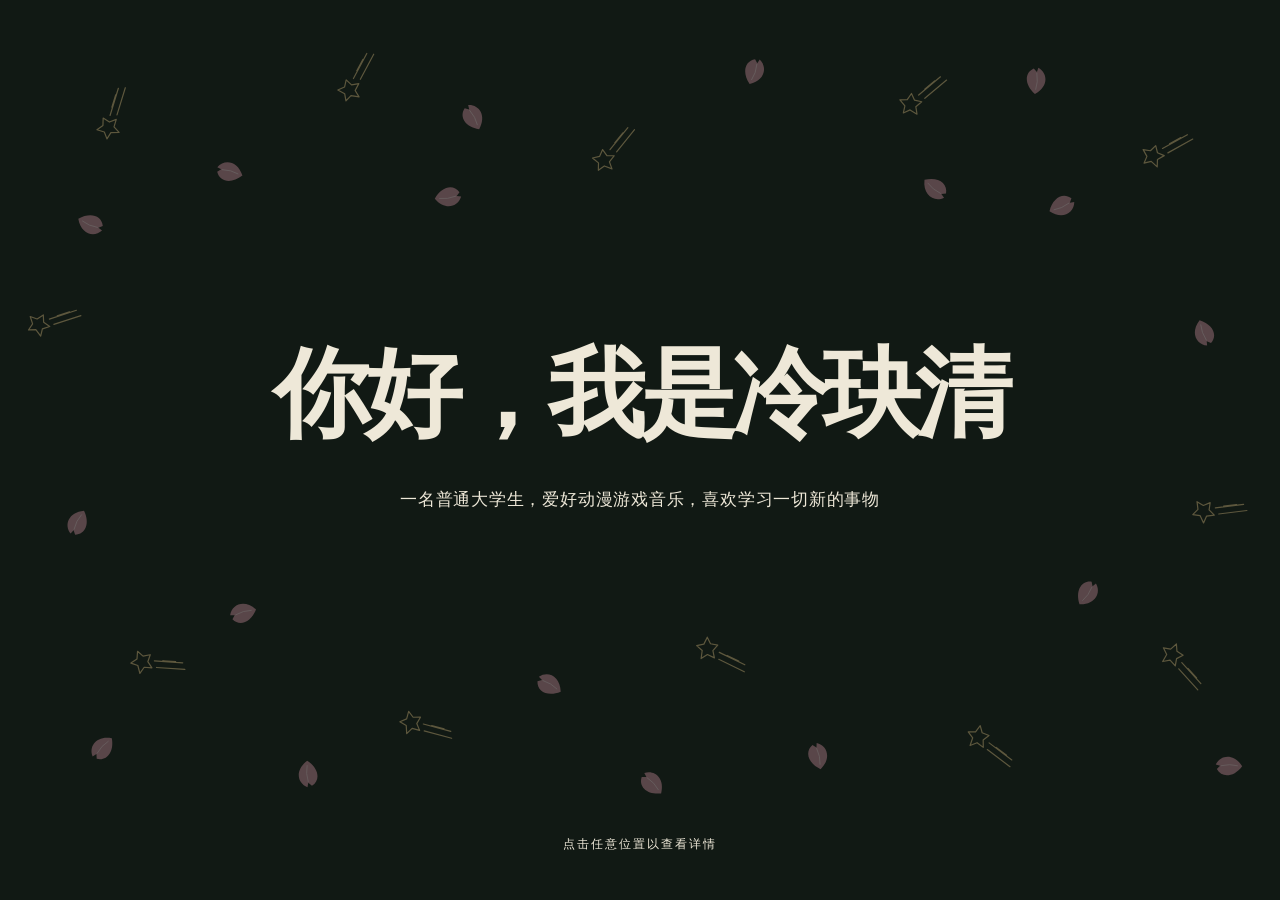
